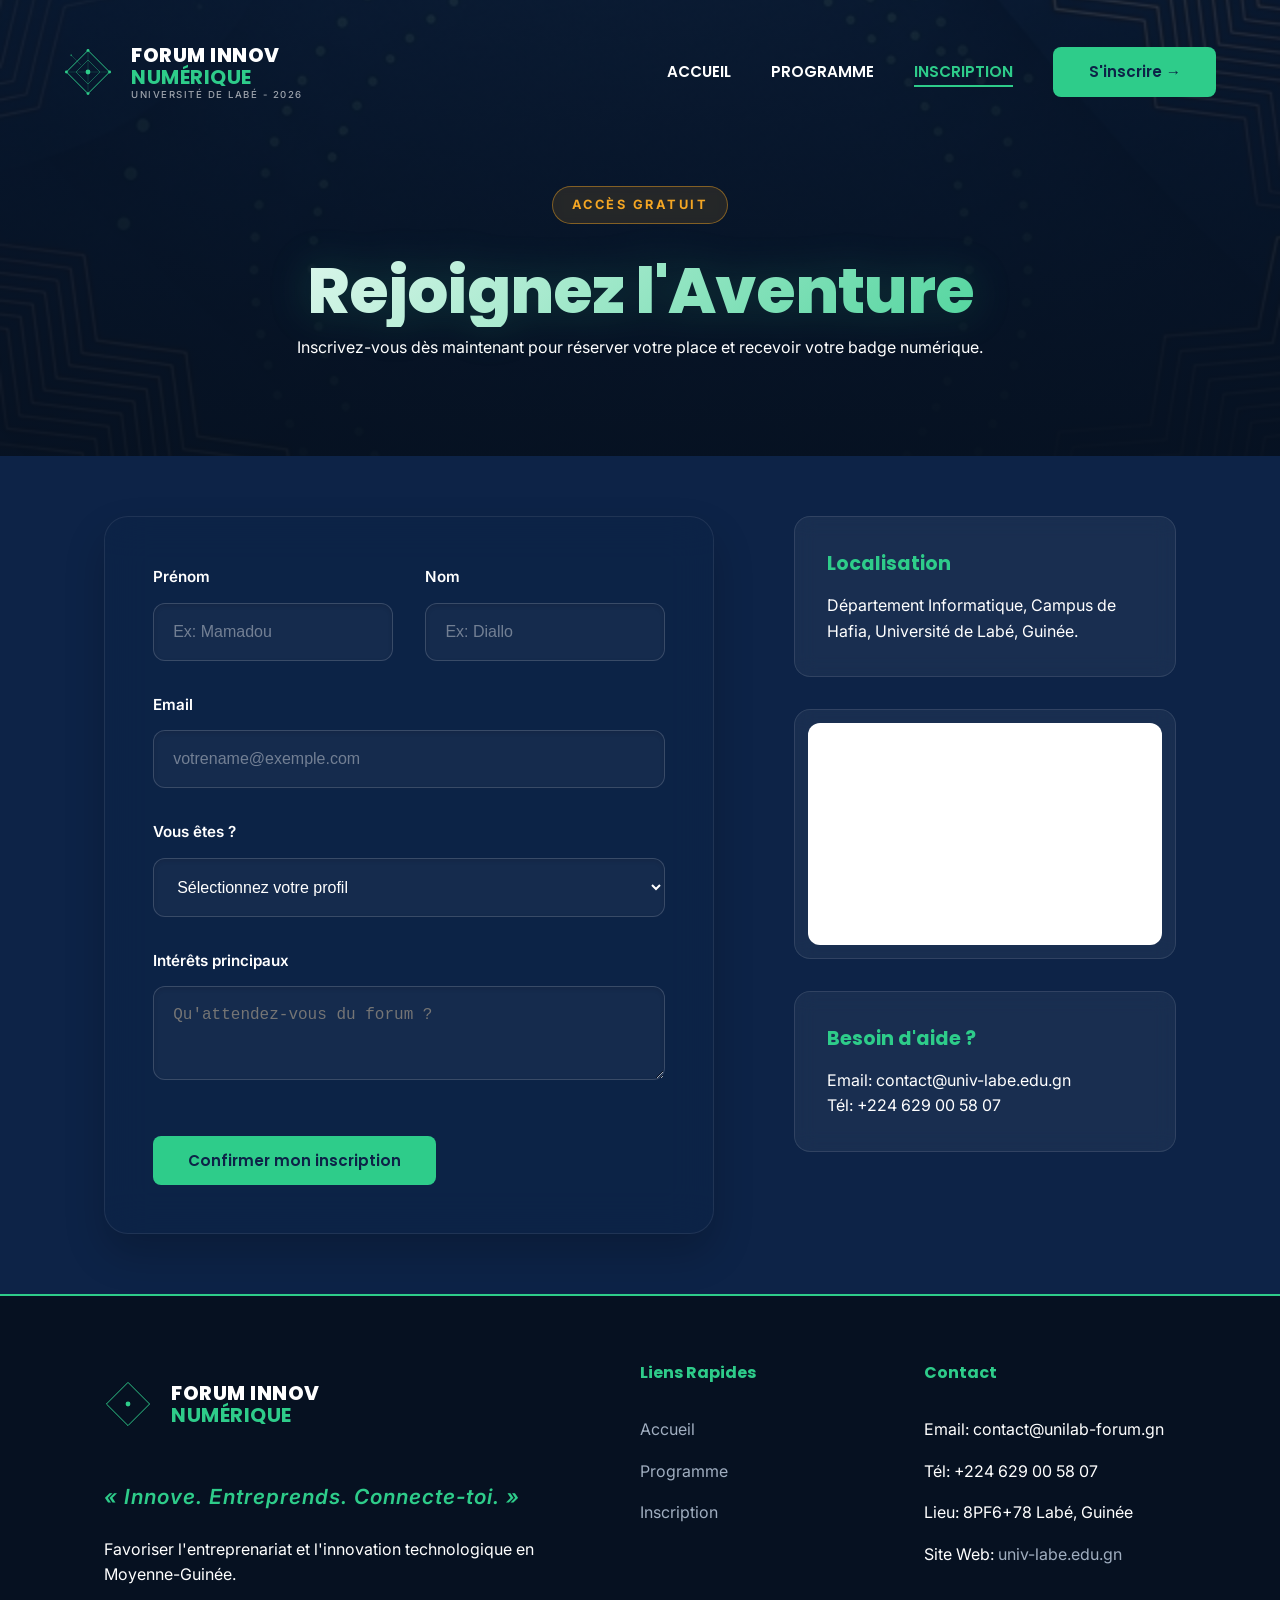
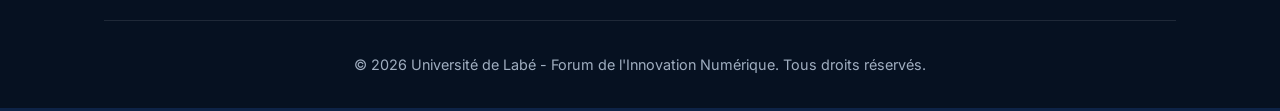
==== inscription.html @ 0639c346 "first commit" ====
<!DOCTYPE html>
<html lang="fr">

<head>
    <meta charset="UTF-8">
    <meta name="viewport" content="width=device-width, initial-scale=1.0">
    <title>S'inscrire | Forum de l'Innovation Numérique Labé</title>
    <link rel="stylesheet" href="style.css?v=2">
    <link rel="icon" href="assets/favicon.svg" type="image/svg+xml">

</head>

<body>
    <nav id="navbar" class="scrolled">
        <a href="index.html" class="nav-logo">
            <div class="logo-graphic">
                <svg viewBox="0 0 100 100" fill="none" xmlns="http://www.w3.org/2000/svg">
                    <path d="M50 5L95 50L50 95L5 50L50 5Z" stroke="#2ECC8A" stroke-width="2" />
                    <path d="M50 25L75 50L50 75L25 50L50 25Z" stroke="#2ECC8A" stroke-width="1.5" opacity="0.6" />
                    <line x1="50" y1="5" x2="50" y2="95" stroke="#2ECC8A" stroke-width="1" opacity="0.4" />
                    <line x1="5" y1="50" x2="95" y2="50" stroke="#2ECC8A" stroke-width="1" opacity="0.4" />
                    <circle cx="50" cy="5" r="3" fill="#2ECC8A" />
                    <circle cx="95" cy="50" r="3" fill="#2ECC8A" />
                    <circle cx="50" cy="95" r="3" fill="#2ECC8A" />
                    <circle cx="5" cy="50" r="3" fill="#2ECC8A" />
                    <circle cx="50" cy="50" r="5" fill="#2ECC8A" />
                    <path d="M15 15L35 35" stroke="#2ECC8A" stroke-width="1" stroke-linecap="round" opacity="0.5" />
                    <circle cx="15" cy="15" r="2" fill="#2ECC8A" opacity="0.5" />
                </svg>
            </div>
            <div class="logo-text-wrapper">
                <div class="logo-main">FORUM INNOV</div>
                <div class="logo-sub">NUMÉRIQUE</div>
                <div class="logo-bottom">UNIVERSITÉ DE LABÉ - 2026</div>
            </div>
        </a>
        <div class="nav-right">
            <ul class="nav-links">
                <li><a href="index.html">Accueil</a></li>
                <li><a href="programme.html">Programme</a></li>
                <li><a href="inscription.html" class="active">Inscription</a></li>
            </ul>
            <div class="nav-actions">
                <a href="inscription.html" class="btn-cta">S'inscrire &#8594;</a>
            </div>
        </div>
        <div class="menu-toggle" id="mobile-menu">
            <span>&#9776;</span>
        </div>
    </nav>

    <header class="register-hero reveal">
        <div class="container">
            <div class="hero-badge">ACCÈS GRATUIT</div>
            <h1>Rejoignez l'Aventure</h1>
            <p>Inscrivez-vous dès maintenant pour réserver votre place et recevoir votre badge numérique.</p>
        </div>
    </header>

    <section>
        <div class="container">
            <div class="register-container">
                <!-- Registration Form -->
                <div class="form-card glass">
                    <form id="registration-form">
                        <div class="grid-2">
                            <div class="form-group">
                                <label for="firstname">Prénom</label>
                                <input type="text" id="firstname" name="firstname" required placeholder="Ex: Mamadou">
                            </div>
                            <div class="form-group">
                                <label for="lastname">Nom</label>
                                <input type="text" id="lastname" name="lastname" required placeholder="Ex: Diallo">
                            </div>
                        </div>

                        <div class="form-group">
                            <label for="email">Email</label>
                            <input type="email" id="email" name="email" required placeholder="votrename@exemple.com">
                        </div>

                        <div class="form-group">
                            <label for="role">Vous êtes ?</label>
                            <select id="role" name="role" required>
                                <option value="">Sélectionnez votre profil</option>
                                <option value="student">Étudiant</option>
                                <option value="entrepreneur">Entrepreneur</option>
                                <option value="professional">Professionnel</option>
                                <option value="other">Autre</option>
                            </select>
                        </div>

                        <div class="form-group">
                            <label for="interests">Intérêts principaux</label>
                            <textarea id="interests" name="interests" rows="3"
                                placeholder="Qu'attendez-vous du forum ?"></textarea>
                        </div>

                        <button type="submit" class="btn-cta btn-full mt-1">Confirmer mon inscription</button>
                    </form>
                </div>

                <!-- Contact & Map -->
                <div class="contact-info">
                    <div class="info-item glass">
                        <h4>Localisation</h4>
                        <p>Département Informatique, Campus de Hafia, Université de Labé, Guinée.</p>
                    </div>

                    <div class="map-container glass">
                        <iframe title="Localisation de l'Université de Labé"
                            src="https://maps.google.com/maps?q=Universit%C3%A9%20de%20Lab%C3%A9%2C%20Hafia%2C%20Guin%C3%A9e&t=&z=14&ie=UTF8&iwloc=&output=embed"
                            allowfullscreen="" loading="lazy">
                        </iframe>
                    </div>

                    <div class="info-item glass">
                        <h4>Besoin d'aide ?</h4>
                        <p>Email: contact@univ-labe.edu.gn</p>
                        <p>Tél: +224 629 00 58 07</p>
                    </div>
                </div>
            </div>
        </div>
    </section>

    <footer>
        <div class="container">
            <div class="footer-content">
                <div class="footer-logo">
                    <div class="nav-logo">
                        <div class="logo-graphic">
                            <svg viewBox="0 0 100 100" fill="none" xmlns="http://www.w3.org/2000/svg">
                                <path d="M50 5L95 50L50 95L5 50L50 5Z" stroke="#2ECC8A" stroke-width="2" />
                                <circle cx="50" cy="50" r="5" fill="#2ECC8A" />
                            </svg>
                        </div>
                        <div class="logo-text-wrapper">
                            <div class="logo-main">FORUM INNOV</div>
                            <div class="logo-sub">NUMÉRIQUE</div>
                        </div>
                    </div>
                    <p class="hero-slogan">« Innove. Entreprends. Connecte-toi. »</p>
                    <p>Favoriser l'entreprenariat et l'innovation technologique en Moyenne-Guinée.</p>
                </div>
                <div class="footer-links">
                    <h4>Liens Rapides</h4>
                    <ul>
                        <li><a href="index.html">Accueil</a></li>
                        <li><a href="programme.html">Programme</a></li>
                        <li><a href="inscription.html">Inscription</a></li>
                    </ul>
                </div>
                <div class="footer-links">
                    <h4>Contact</h4>
                    <ul>
                        <li>Email: contact@unilab-forum.gn</li>
                        <li>Tél: +224 629 00 58 07</li>
                        <li>Lieu: 8PF6+78 Labé, Guinée</li>
                        <li>Site Web: <a href="https://univ-labe.edu.gn/" target="_blank"
                                rel="noopener">univ-labe.edu.gn</a></li>
                    </ul>
                </div>
            </div>
            <div class="footer-bottom">
                <p>&copy; 2026 Université de Labé - Forum de l'Innovation Numérique. Tous droits réservés.</p>
            </div>
        </div>
    </footer>

    <script src="main.js"></script>
    <script>
        document.getElementById('registration-form').addEventListener('submit', function (e) {
            e.preventDefault();
            const form = this;
            form.innerHTML = `
                <div class="text-center py-5">
                    <div class="success-icon" style="font-size: 5rem; color: var(--accent-color); margin-bottom: 2rem;">&#10004;</div>
                    <h3 style="color: #fff; margin-bottom: 1rem;">Inscription validée !</h3>
                    <p style="color: var(--text-muted); margin-bottom: 2.5rem;">Félicitations ! Vous êtes officiellement inscrit au Forum FINEO 2026. Un email de confirmation contenant votre badge vous sera envoyé à <strong>${form.email.value}</strong>.</p>
                    <a href="index.html" class="btn-cta btn-outline">Retour à l'accueil</a>
                </div>
            `;
        });
    </script>
</body>

</html>
---- style.css ----
/* 
   Design System - Forum Innov Numérique Labé
   Official Brand Identity Implementation
*/

@import url('https://fonts.googleapis.com/css2?family=Poppins:wght@300;400;600;700;800&family=Inter:wght@300;400;500;600&display=swap');

:root {
    /* Palette Chromatique Officielle */
    --primary-color: #1a3c6e;
    /* Bleu Principale */
    --accent-color: #2ecc8a;
    /* Vert Accentuation */
    --highlight-color: #f5a623;
    /* Orange Mise en valeur */
    --bg-dark: #0d2347;
    /* Fond Sombre Logo */
    --bg-secondary: #f7f8fa;
    /* Gris Clair Fond secondaire */

    /* Functional Colors */
    --text-white: #ffffff;
    --text-muted: #a0aec0;
    --glass-border: rgba(255, 255, 255, 0.1);
    --glass-bg: rgba(255, 255, 255, 0.05);

    /* Rhythm & Layout */
    --transition: all 0.3s cubic-bezier(0.4, 0, 0.2, 1);
    --container-width: 1200px;
    --nav-height: 90px;
    --section-spacing: 60px;
    /* Espacement standard entre sections */
}

html {
    scroll-padding-top: var(--nav-height);
}

/* --- Global Reset & Base --- */
* {
    margin: 0;
    padding: 0;
    box-sizing: border-box;
}

body {
    font-family: 'Inter', sans-serif;
    background-color: var(--bg-dark);
    color: var(--text-white);
    line-height: 1.6;
    overflow-x: hidden;
    color-scheme: dark;
}

/* Poppins — Titres, Boutons, Navigation (charte graphique) */
h1,
h2,
h3,
h4,
h5,
h6 {
    font-family: 'Poppins', sans-serif;
}

.btn-cta,
.nav-links a,
.filter-btn,
.logo-main,
.logo-sub {
    font-family: 'Poppins', sans-serif;
}

.page-header h1 {
    font-size: clamp(2.5rem, 8vw, 4.5rem);
    font-weight: 800;
    margin-bottom: 1.2rem;
    letter-spacing: -1px;
}

.menu-toggle {
    display: none;
    font-size: 1.8rem;
    cursor: pointer;
    color: #fff;
}

@media (max-width: 968px) {
    .menu-toggle {
        display: block;
    }
}

.container {
    max-width: var(--container-width);
    margin: 0 auto;
    padding: 0 5%;
}

.glass {
    background: var(--glass-bg);
    -webkit-backdrop-filter: blur(10px);
    backdrop-filter: blur(10px);
    border: 1px solid var(--glass-border);
    border-radius: 16px;
}

/* --- Navigation --- */
nav {
    position: fixed;
    top: 0;
    width: 100%;
    z-index: 1000;
    padding: 1.5rem 5%;
    display: flex;
    justify-content: space-between;
    align-items: center;
    transition: var(--transition);
}

nav.scrolled {
    background: rgba(13, 35, 71, 0.95);
    padding: 1rem 5%;
    -webkit-backdrop-filter: blur(15px);
    backdrop-filter: blur(15px);
    border-bottom: 1px solid var(--glass-border);
}

.nav-logo {
    display: flex;
    align-items: center;
    gap: 1.2rem;
    text-decoration: none;
    padding: 20px 0;
    /* Règle des 20px de marge */
}

.logo-graphic {
    width: 48px;
    height: 48px;
    flex-shrink: 0;
}

.logo-text-wrapper {
    display: flex;
    flex-direction: column;
    justify-content: center;
    line-height: 1.1;
}

.logo-main {
    font-weight: 800;
    color: #fff;
    font-size: 1.25rem;
    letter-spacing: 0.5px;
    text-transform: uppercase;
}

.logo-sub {
    font-weight: 700;
    color: var(--accent-color);
    font-size: 1.25rem;
    letter-spacing: 0.5px;
    text-transform: uppercase;
}

.logo-bottom {
    font-weight: 500;
    color: rgba(255, 255, 255, 0.6);
    font-size: 0.6rem;
    letter-spacing: 1.5px;
    margin-top: 2px;
    text-transform: uppercase;
}

.nav-right {
    display: flex;
    align-items: center;
    gap: 2.5rem;
}

@media (max-width: 968px) {
    .nav-right {
        position: fixed;
        top: 0;
        right: -100%;
        height: 100vh;
        width: 80%;
        max-width: 400px;
        background: rgba(13, 35, 71, 0.98);
        -webkit-backdrop-filter: blur(20px);
        backdrop-filter: blur(20px);
        display: flex;
        flex-direction: column;
        justify-content: center;
        align-items: center;
        gap: 3rem;
        transition: 0.5s cubic-bezier(0.4, 0, 0.2, 1);
        z-index: 999;
        box-shadow: -10px 0 30px rgba(0, 0, 0, 0.5);
    }

    .nav-right.active {
        right: 0;
    }

    .nav-links {
        flex-direction: column;
        align-items: center;
        gap: 2.5rem;
    }

    .nav-links a {
        font-size: 1.5rem;
    }

    .nav-logo .logo-main,
    .nav-logo .logo-sub {
        font-size: 1.1rem;
    }

    .logo-graphic {
        width: 36px;
        height: 36px;
    }
}

.nav-links {
    display: flex;
    gap: 2.5rem;
    list-style: none;
}

.nav-links a {
    text-decoration: none;
    color: var(--text-white);
    font-weight: 600;
    font-size: 0.95rem;
    transition: var(--transition);
    text-transform: uppercase;
    position: relative;
}

.nav-links a::after {
    content: '';
    position: absolute;
    bottom: -5px;
    left: 0;
    width: 0;
    height: 2px;
    background: var(--accent-color);
    transition: var(--transition);
}

.nav-links a:hover,
.nav-links a.active {
    color: var(--accent-color);
}

.nav-links a:hover::after,
.nav-links a.active::after {
    width: 100%;
}

/* --- Buttons --- */
.btn-cta {
    background: var(--accent-color);
    color: var(--bg-dark);
    padding: 0.8rem 2.2rem;
    border-radius: 8px;
    font-weight: 600;
    text-decoration: none;
    transition: var(--transition);
    display: inline-block;
    border: none;
    cursor: pointer;
    font-size: 0.95rem;
}

.btn-cta:hover {
    transform: translateY(-4px) scale(1.02);
    box-shadow: 0 15px 30px rgba(46, 204, 138, 0.4);
    background: #27ae60;
}

.btn-outline {
    background: rgba(255, 255, 255, 0.05);
    -webkit-backdrop-filter: blur(5px);
    backdrop-filter: blur(5px);
    border: 1px solid var(--accent-color);
    color: var(--accent-color);
}

.btn-outline:hover {
    background: rgba(46, 204, 138, 0.15);
    color: #fff;
    box-shadow: 0 10px 20px rgba(46, 204, 138, 0.2);
}

.btn-outline:hover {
    background: var(--accent-color);
    color: var(--bg-dark);
}

/* --- Sections Common --- */
section {
    padding: var(--section-spacing) 0;
}

.section-title {
    text-align: center;
    margin-bottom: 2.5rem;
}

.section-title h2 {
    font-size: clamp(2rem, 5vw, 3rem);
    margin-bottom: 1.2rem;
    color: #fff;
    text-transform: uppercase;
    letter-spacing: 2px;
}

.underline {
    width: 60px;
    height: 4px;
    background: var(--accent-color);
    margin: 0 auto;
    border-radius: 50px;
}

.bg-secondary {
    background: var(--bg-secondary);
    color: #1a3c6e;
}

.bg-secondary h2,
.bg-secondary h3 {
    color: #1a3c6e;
}

/* --- Hero Section --- */
.hero {
    height: 100vh;
    display: flex;
    align-items: center;
    justify-content: center;
    text-align: center;
    background: linear-gradient(rgba(7, 21, 43, 0.6), rgba(7, 21, 43, 0.8)), url('assets/hero-bg.png');
    background-size: 160% auto;
    background-position: center center;
    background-attachment: fixed;
    padding-top: var(--nav-height);
}

@media (max-width: 768px) {
    .hero {
        background-size: auto 150vh;
        /* Ensures it covers vertically on mobile */
        background-attachment: scroll;
        /* Disabled fixed on mobile for better performance */
    }
}

.hero-content {
    max-width: 900px;
}

@keyframes pulseGlow {
    0% {
        box-shadow: 0 0 0 0 rgba(245, 166, 35, 0.5);
    }

    70% {
        box-shadow: 0 0 0 12px rgba(245, 166, 35, 0);
    }

    100% {
        box-shadow: 0 0 0 0 rgba(245, 166, 35, 0);
    }
}

.hero-badge {
    display: inline-block;
    padding: 0.5rem 1.2rem;
    background: rgba(245, 166, 35, 0.12);
    color: var(--highlight-color);
    border-radius: 50px;
    font-size: 0.8rem;
    font-weight: 700;
    letter-spacing: 2.5px;
    margin-bottom: 2rem;
    border: 1px solid rgba(245, 166, 35, 0.45);
    animation: pulseGlow 2.5s infinite;
    -webkit-backdrop-filter: blur(5px);
    backdrop-filter: blur(5px);
}

/* Badge alerte positive — orange (charte : parcimonie) */
.badge-alert {
    display: inline-block;
    padding: 0.25rem 0.9rem;
    background: rgba(245, 166, 35, 0.12);
    color: var(--highlight-color);
    border: 1px solid rgba(245, 166, 35, 0.4);
    border-radius: 50px;
    font-size: 0.78rem;
    font-weight: 700;
    letter-spacing: 1.5px;
    text-transform: uppercase;
}

.hero h1,
.hero-title {
    font-size: clamp(3rem, 6vw, 4.5rem);
    font-weight: 800;
    letter-spacing: -1.5px;
    margin-bottom: 0.5rem;
    line-height: 1.1;
    background: linear-gradient(135deg, #ffffff 0%, var(--accent-color) 100%);
    -webkit-background-clip: text;
    background-clip: text;
    -webkit-text-fill-color: transparent;
    filter: drop-shadow(0 0 30px rgba(46, 204, 138, 0.25));
}

.hero-subtitle {
    color: rgba(255, 255, 255, 0.7);
    font-size: 1rem;
    font-weight: 500;
    letter-spacing: 3px;
    text-transform: uppercase;
    margin-bottom: 2.5rem;
}

.hero-slogan-main {
    font-size: 1.8rem;
    font-weight: 500;
    color: var(--accent-color);
    margin-bottom: 1.5rem;
}

.hero-slogan {
    font-size: 1.6rem;
    font-weight: 600;
    font-style: italic;
    color: var(--accent-color);
    margin-bottom: 1.5rem;
    letter-spacing: 1px;
}

.hero-description {
    font-size: 1.15rem;
    color: var(--text-muted);
    max-width: 700px;
    margin: 0 auto 3rem;
    line-height: 1.8;
}

/* --- Pillars Section --- */
.pillars-section {
    padding: var(--section-spacing) 0;
    background: linear-gradient(to bottom, transparent, rgba(13, 35, 71, 0.5));
}

.pillars-grid {
    display: grid;
    grid-template-columns: repeat(auto-fit, minmax(300px, 1fr));
    gap: 3rem;
    /* Espace équilibré pour la grille principale */
}

.pillar-card {
    padding: 2.5rem 1.5rem;
    text-align: center;
    transition: var(--transition);
}

.pillar-card:hover {
    transform: translateY(-10px);
    border-color: var(--accent-color);
    background: rgba(255, 255, 255, 0.08);
}

.pillar-icon {
    font-size: 3.5rem;
    margin-bottom: 1.5rem;
    display: block;
}

.pillar-card h3 {
    font-size: 1.8rem;
    margin-bottom: 1rem;
    color: var(--text-white);
}

/* --- Stats Section --- */
.stats-section {
    padding: 2.5rem 0;
}

.stats {
    display: grid;
    grid-template-columns: repeat(3, 1fr);
    gap: 1.5rem;
}

@media (max-width: 768px) {
    .stats {
        grid-template-columns: 1fr;
    }
}

.stat-card {
    text-align: center;
    padding: 1.2rem 1rem;
}

.stat-number {
    display: block;
    font-size: 2.2rem;
    font-weight: 800;
    color: var(--accent-color);
    margin-bottom: 0.3rem;
}

.stat-label {
    color: var(--text-muted);
    text-transform: uppercase;
    letter-spacing: 2px;
    font-size: 0.75rem;
}

/* --- Projects Section --- */
.projects-grid {
    display: grid;
    grid-template-columns: repeat(auto-fit, minmax(250px, 1fr));
    gap: 2.5rem;
    /* Augmentation du gap pour plus d'aération */
}

.project-category {
    padding: 2rem 1.5rem;
    text-align: center;
    transition: var(--transition);
}

.project-category:hover {
    border-color: var(--accent-color);
    background: rgba(255, 255, 255, 0.08);
}

.category-icon {
    font-size: 3rem;
    margin-bottom: 1.5rem;
}

.project-category h4 {
    font-size: 1.4rem;
    margin-bottom: 1rem;
}

/* --- About Section --- */
.about-grid {
    display: grid;
    grid-template-columns: 1fr 1fr;
    gap: 5rem;
    align-items: center;
}

.about-text h3 {
    font-size: 2.2rem;
    margin-bottom: 1.5rem;
}

.about-image img {
    width: 100%;
    border-radius: 20px;
    box-shadow: 0 30px 60px rgba(0, 0, 0, 0.4);
}

/* --- Speakers Section --- */
.speakers-grid {
    display: grid;
    grid-template-columns: repeat(auto-fit, minmax(320px, 1fr));
    gap: 1.2rem;
}

.speaker-card {
    display: flex;
    align-items: center;
    gap: 1.2rem;
    padding: 1rem 1.2rem;
    transition: var(--transition);
    text-align: left;
}

.speaker-card:hover {
    border-color: var(--accent-color);
    transform: translateY(-3px);
    background: rgba(255, 255, 255, 0.07);
}

.speaker-img {
    width: 64px;
    height: 64px;
    border-radius: 50%;
    flex-shrink: 0;
    border: 2px solid var(--accent-color);
    object-fit: cover;
}

.speaker-info {
    display: flex;
    flex-direction: column;
    gap: 0.25rem;
}

.speaker-name {
    font-family: 'Poppins', sans-serif;
    font-size: 0.95rem;
    font-weight: 700;
    color: #fff;
    margin: 0;
}

.speaker-role {
    font-size: 0.78rem;
    color: var(--text-muted);
    margin: 0;
}

.speaker-tag {
    display: inline-block;
    margin-top: 0.3rem;
    padding: 0.15rem 0.6rem;
    background: rgba(245, 166, 35, 0.1);
    color: var(--highlight-color);
    border: 1px solid rgba(245, 166, 35, 0.3);
    border-radius: 50px;
    font-size: 0.68rem;
    font-weight: 700;
    letter-spacing: 1px;
    text-transform: uppercase;
}

/* --- Partners Section --- */
.partners-logos {
    display: grid;
    grid-template-columns: repeat(auto-fit, minmax(200px, 1fr));
    gap: 2rem;
    align-items: center;
}

.partner-card {
    padding: 1.5rem;
    height: 120px;
    display: flex;
    flex-direction: column;
    align-items: center;
    justify-content: center;
    background: #fff;
    border: 1px solid rgba(0, 0, 0, 0.06);
    border-radius: 12px;
    filter: grayscale(1);
    opacity: 0.8;
    transition: var(--transition);
    box-shadow: 0 10px 30px rgba(0, 0, 0, 0.04);
}

.partner-card:hover {
    filter: grayscale(0);
    opacity: 1;
    border-color: var(--accent-color);
}

.partner-img {
    max-height: 50px;
    margin-bottom: 0.5rem;
}

.partner-card span {
    font-weight: 700;
    font-size: 0.8rem;
}

/* --- FAQ Section --- */
.faq-grid {
    max-width: 800px;
    margin: 0 auto;
    display: flex;
    flex-direction: column;
    gap: 1.5rem;
}

.faq-item {
    padding: 1.5rem 2rem;
}

.faq-item summary {
    font-weight: 600;
    cursor: pointer;
    list-style: none;
    display: flex;
    justify-content: space-between;
    align-items: center;
}

.faq-item summary::after {
    content: '+';
    color: var(--accent-color);
    font-size: 1.5rem;
}

.faq-item[open] summary::after {
    content: '-';
}

.faq-item p {
    margin-top: 1.5rem;
    color: var(--text-muted);
}

/* --- Pages Spécifiques --- */
.programme-hero,
.register-hero {
    padding: calc(var(--nav-height) + 6rem) 0 6rem;
    text-align: center;
    background: linear-gradient(rgba(7, 21, 43, 0.8), rgba(6, 17, 33, 0.95)), url('assets/hero-bg.png') !important;
    background-size: 160% auto !important;
    background-position: center center !important;
    background-repeat: no-repeat !important;
}

.programme-hero h1,
.register-hero h1 {
    font-size: clamp(2.5rem, 5vw, 4rem);
    font-weight: 800;
    letter-spacing: -1px;
    margin-bottom: 0.5rem;
    line-height: 1.1;
    background: linear-gradient(135deg, #ffffff 0%, var(--accent-color) 100%);
    -webkit-background-clip: text;
    background-clip: text;
    -webkit-text-fill-color: transparent;
    filter: drop-shadow(0 0 20px rgba(46, 204, 138, 0.2));
}

.filters {
    display: flex;
    justify-content: center;
    gap: 1.5rem;
    margin-bottom: 4rem;
}

.filter-btn {
    background: var(--glass-bg);
    border: 1px solid var(--glass-border);
    color: #fff;
    padding: 0.8rem 2rem;
    border-radius: 50px;
    cursor: pointer;
    font-weight: 600;
    transition: var(--transition);
}

.filter-btn.active,
.filter-btn:hover {
    background: var(--accent-color);
    color: var(--bg-dark);
}

.timeline {
    position: relative;
    max-width: 1000px;
    margin: 0 auto;
    padding: 2rem 0;
}

.timeline::before {
    content: '';
    position: absolute;
    left: 50%;
    top: 0;
    bottom: 0;
    width: 2px;
    background: var(--glass-border);
    transform: translateX(-50%);
}

.event-item {
    display: flex;
    justify-content: space-between;
    align-items: flex-start;
    width: 100%;
    margin-bottom: 5rem;
    position: relative;
}

.event-item:nth-child(even) {
    flex-direction: row-reverse;
}

.event-time {
    width: 45%;
    padding: 1.5rem 0;
    color: var(--accent-color);
    font-weight: 800;
    font-size: 1.4rem;
    text-align: right;
}

.event-item:nth-child(even) .event-time {
    text-align: left;
}

.event-dot {
    position: absolute;
    left: 50%;
    top: 2rem;
    width: 16px;
    height: 16px;
    background: var(--accent-color);
    border: 4px solid var(--bg-dark);
    border-radius: 50%;
    transform: translateX(-50%);
    z-index: 2;
}

.event-content {
    width: 45%;
    padding: 1.8rem;
    background: rgba(255, 255, 255, 0.03);
    border: 1px solid var(--glass-border);
    border-radius: 20px;
    transition: var(--transition);
}

.event-item:hover .event-content {
    background: rgba(255, 255, 255, 0.06);
    border-color: var(--accent-color);
    transform: translateY(-5px);
}

.event-tag {
    display: inline-block;
    padding: 0.4rem 1.2rem;
    background: rgba(46, 204, 138, 0.1);
    color: var(--accent-color);
    border: 1px solid rgba(46, 204, 138, 0.2);
    border-radius: 50px;
    font-size: 0.8rem;
    font-weight: 700;
    margin-bottom: 1.2rem;
    text-transform: uppercase;
    letter-spacing: 1px;
}

/* Titre de l'événement — orange (mise en valeur, charte) */
.event-title {
    font-family: 'Poppins', sans-serif;
    font-size: 1.1rem;
    font-weight: 700;
    color: var(--highlight-color);
    margin-bottom: 0.5rem;
    line-height: 1.4;
}

.event-location,
.event-speaker {
    font-size: 0.85rem;
    color: var(--text-muted);
    margin-top: 0.3rem;
}

/* Séparateur de jour dans la timeline */
.day-separator {
    width: 100%;
    text-align: center;
    margin: 1rem 0 2.5rem;
    position: relative;
    display: flex;
    align-items: center;
    justify-content: center;
}

.day-separator::before,
.day-separator::after {
    content: '';
    flex: 1;
    height: 1px;
    background: var(--glass-border);
}

.day-label {
    display: inline-flex;
    align-items: center;
    gap: 0.5rem;
    padding: 0.4rem 1.2rem;
    background: rgba(245, 166, 35, 0.1);
    border: 1px solid rgba(245, 166, 35, 0.35);
    border-radius: 50px;
    color: var(--highlight-color);
    font-family: 'Poppins', sans-serif;
    font-size: 0.8rem;
    font-weight: 700;
    letter-spacing: 2px;
    text-transform: uppercase;
    margin: 0 1.5rem;
}

@media (max-width: 768px) {
    .timeline::before {
        left: 20px;
    }

    .event-item,
    .event-item:nth-child(even) {
        flex-direction: column;
        align-items: flex-start;
        padding-left: 50px;
    }

    .event-time,
    .event-content {
        width: 100%;
        text-align: left !important;
    }

    .event-dot {
        left: 20px;
    }
}

.register-container {
    display: grid;
    grid-template-columns: 1.6fr 1fr;
    gap: 5rem;
    align-items: start;
}

.form-card {
    padding: 3rem;
    background: rgba(13, 35, 71, 0.4);
    border: 1px solid rgba(255, 255, 255, 0.08);
    box-shadow: 0 20px 40px rgba(0, 0, 0, 0.2);
    border-radius: 24px;
    -webkit-backdrop-filter: blur(20px);
    backdrop-filter: blur(20px);
}

.form-group {
    margin-bottom: 2rem;
}

.form-group label {
    display: block;
    margin-bottom: 0.8rem;
    font-weight: 600;
    color: #fff;
    font-size: 0.95rem;
}

.form-group input,
.form-group select,
.form-group textarea {
    width: 100%;
    padding: 1.2rem;
    background: rgba(255, 255, 255, 0.04);
    border: 1px solid rgba(255, 255, 255, 0.15);
    border-radius: 12px;
    color: #fff;
    font-size: 1rem;
    transition: var(--transition);
    box-shadow: inset 0 2px 4px rgba(0, 0, 0, 0.1);
}

/* Fix for native select options rendering with white backgrounds */
.form-group select option {
    background-color: var(--bg-dark);
    color: #ffffff;
}

.form-group input:focus,
.form-group select:focus,
.form-group textarea:focus {
    outline: none;
    border-color: var(--accent-color);
    background: rgba(255, 255, 255, 0.08);
    box-shadow: 0 0 0 4px rgba(46, 204, 138, 0.15);
}

.form-group input::placeholder {
    color: rgba(255, 255, 255, 0.4);
}

.grid-2 {
    display: grid;
    grid-template-columns: 1fr 1fr;
    gap: 2rem;
}

@media (max-width: 768px) {
    .grid-2 {
        grid-template-columns: 1fr;
        gap: 0;
    }
}

.contact-info {
    display: flex;
    flex-direction: column;
    gap: 2rem;
}

.info-item {
    padding: 2rem;
}

.info-item h4 {
    margin-bottom: 0.8rem;
    color: var(--accent-color);
    font-size: 1.2rem;
}

.map-container {
    padding: 0.8rem;
    height: 250px;
}

.map-container iframe {
    width: 100%;
    height: 100%;
    border: none;
    border-radius: 12px;
}

/* --- Final CTA Section --- */
.final-cta {
    background: linear-gradient(135deg, var(--bg-dark), var(--primary-color));
    border-top: 1px solid var(--glass-border);
    padding: 2.5rem 0;
    text-align: center;
}

.cta-box {
    padding: 0.5rem 2rem;
}

.cta-box h2 {
    font-size: clamp(1.5rem, 3vw, 2.2rem);
    margin-bottom: 0.6rem;
    font-weight: 700;
}

.cta-box p {
    font-size: 0.95rem;
    color: var(--accent-color);
    margin-bottom: 1.2rem;
    font-weight: 500;
}

/* --- Footer --- */
footer {
    background: #061121;
    padding: 4rem 0 2rem;
    border-top: 2px solid var(--accent-color);
}

.footer-content {
    display: grid;
    grid-template-columns: 2fr 1fr 1fr;
    gap: 2rem;
    margin-bottom: 2rem;
}

.footer-logo .nav-logo {
    margin-bottom: 2rem;
}

.footer-logo .hero-slogan {
    font-size: 1.3rem;
    white-space: nowrap;
}

.footer-links h4 {
    margin-bottom: 2rem;
    color: var(--accent-color);
}

.footer-links ul {
    list-style: none;
}

.footer-links li {
    margin-bottom: 1rem;
}

.footer-links a {
    color: var(--text-muted);
    text-decoration: none;
}

.footer-links a:hover {
    color: #fff;
}

.footer-bottom {
    border-top: 1px solid var(--glass-border);
    padding-top: 2rem;
    text-align: center;
    color: var(--text-muted);
    font-size: 0.9rem;
}

/* --- Responsive Fixes --- */
@media (max-width: 968px) {
    .nav-logo .logo-bottom {
        display: none;
    }

    .hero h1 {
        font-size: 2.8rem;
    }

    .about-grid,
    .register-container {
        grid-template-columns: 1fr;
    }

    .footer-content {
        grid-template-columns: 1fr;
        text-align: center;
    }

    .footer-logo {
        display: flex;
        flex-direction: column;
        align-items: center;
    }
}

/* --- Utilities & Animations --- */
.reveal {
    opacity: 0;
    transform: translateY(30px);
    transition: all 0.8s cubic-bezier(0.4, 0, 0.2, 1);
}

.reveal.active {
    opacity: 1;
    transform: translateY(0);
}

.mt-1 {
    margin-top: 1rem;
}

.mt-2 {
    margin-top: 2rem;
}

.mt-3 {
    margin-top: 3rem;
}

.text-center {
    text-align: center;
}

.link-professional {
    color: var(--accent-color);
    text-decoration: none;
    font-weight: 700;
    text-transform: uppercase;
    font-size: 0.9rem;
    letter-spacing: 1px;
    position: relative;
    transition: var(--transition);
}

.link-professional::after {
    content: '';
    position: absolute;
    bottom: -4px;
    left: 0;
    width: 20%;
    height: 2px;
    background: var(--accent-color);
    transition: var(--transition);
}

.link-professional:hover::after {
    width: 100%;
}
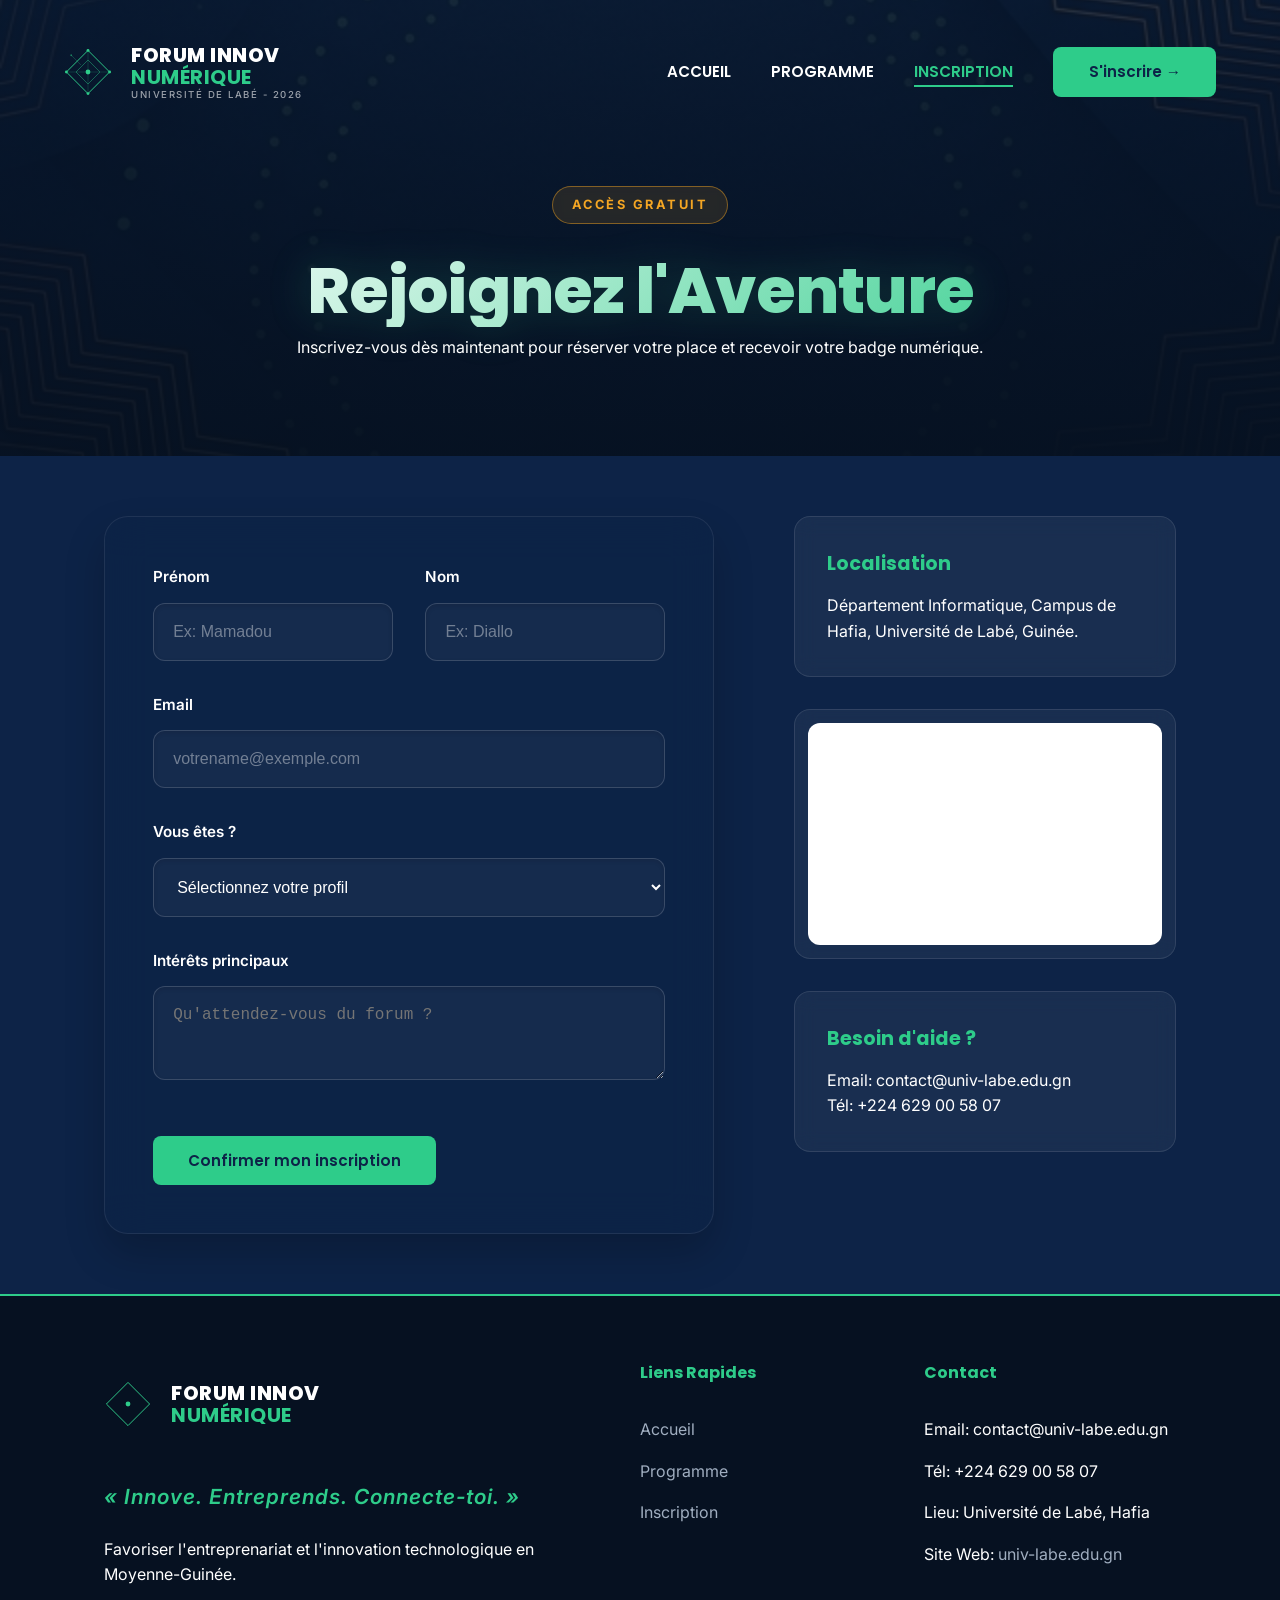
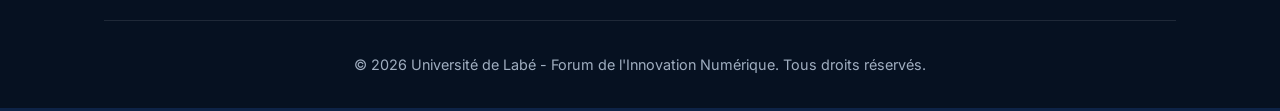
==== commit 859270d3: "docs: add project README and update contact details across registration and program pages" ====
--- a/inscription.html
+++ b/inscription.html
@@ -154,9 +154,9 @@
                 <div class="footer-links">
                     <h4>Contact</h4>
                     <ul>
-                        <li>Email: contact@unilab-forum.gn</li>
+                        <li>Email: contact@univ-labe.edu.gn</li>
                         <li>Tél: +224 629 00 58 07</li>
-                        <li>Lieu: 8PF6+78 Labé, Guinée</li>
+                        <li>Lieu: Université de Labé, Hafia</li>
                         <li>Site Web: <a href="https://univ-labe.edu.gn/" target="_blank"
                                 rel="noopener">univ-labe.edu.gn</a></li>
                     </ul>
@@ -177,7 +177,7 @@
                 <div class="text-center py-5">
                     <div class="success-icon" style="font-size: 5rem; color: var(--accent-color); margin-bottom: 2rem;">&#10004;</div>
                     <h3 style="color: #fff; margin-bottom: 1rem;">Inscription validée !</h3>
-                    <p style="color: var(--text-muted); margin-bottom: 2.5rem;">Félicitations ! Vous êtes officiellement inscrit au Forum FINEO 2026. Un email de confirmation contenant votre badge vous sera envoyé à <strong>${form.email.value}</strong>.</p>
+                    <p style="color: var(--text-muted); margin-bottom: 2.5rem;">Félicitations ! Vous êtes officiellement inscrit au Forum de l'Innovation Numérique 2026. Un email de confirmation contenant votre badge vous sera envoyé à <strong>${form.email.value}</strong>.</p>
                     <a href="index.html" class="btn-cta btn-outline">Retour à l'accueil</a>
                 </div>
             `;
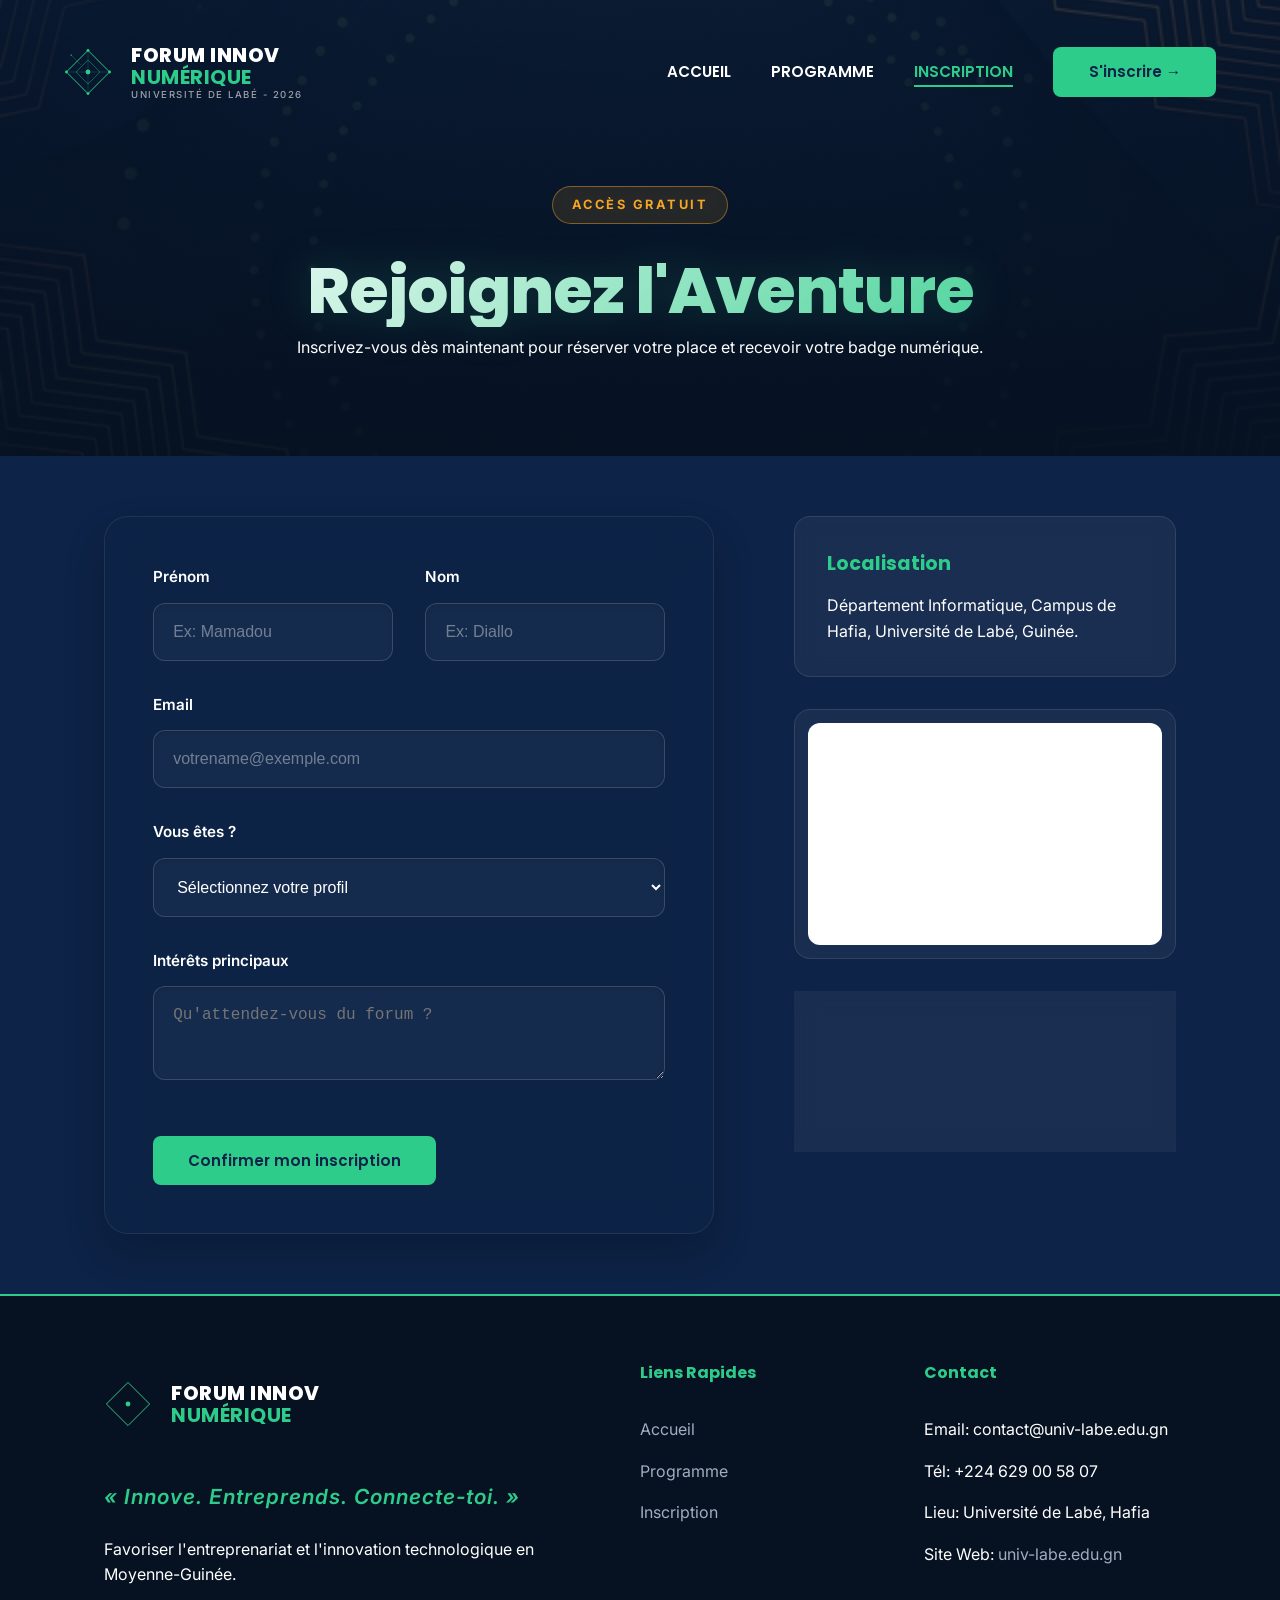
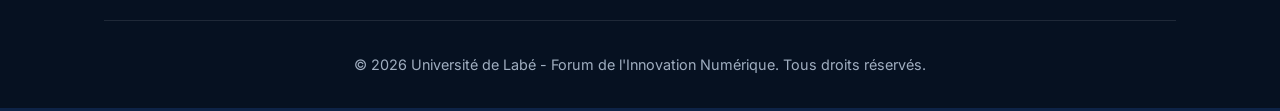
==== commit 2be12214: "feat: implement interactive scroll-to-top button across all pages" ====
--- a/inscription.html
+++ b/inscription.html
@@ -168,6 +168,12 @@
         </div>
     </footer>
 
+    <div id="scroll-to-top" title="Retour en haut">
+        <svg viewBox="0 0 24 24">
+            <path d="M18 15l-6-6-6 6" />
+        </svg>
+    </div>
+
     <script src="main.js"></script>
     <script>
         document.getElementById('registration-form').addEventListener('submit', function (e) {
--- a/style.css
+++ b/style.css
@@ -1190,4 +1190,62 @@
 
 .link-professional:hover::after {
     width: 100%;
+}
+
+/* --- Scroll to Top Button --- */
+#scroll-to-top {
+    position: fixed;
+    bottom: 30px;
+    right: 30px;
+    width: 50px;
+    height: 50px;
+    background: rgba(13, 35, 71, 0.85);
+    border: 1px solid var(--glass-border);
+    border-radius: 50%;
+    display: flex;
+    align-items: center;
+    justify-content: center;
+    cursor: pointer;
+    z-index: 2000;
+    opacity: 0;
+    visibility: hidden;
+    transition: var(--transition);
+    box-shadow: 0 10px 25px rgba(0, 0, 0, 0.3);
+    -webkit-backdrop-filter: blur(5px);
+    backdrop-filter: blur(5px);
+}
+
+#scroll-to-top.visible {
+    opacity: 1;
+    visibility: visible;
+}
+
+#scroll-to-top:hover {
+    background: var(--accent-color);
+    border-color: var(--accent-color);
+    transform: translateY(-5px);
+}
+
+#scroll-to-top svg {
+    width: 24px;
+    height: 24px;
+    fill: none;
+    stroke: #fff;
+    stroke-width: 2.5;
+    stroke-linecap: round;
+    stroke-linejoin: round;
+    transition: var(--transition);
+}
+
+#scroll-to-top:hover svg {
+    stroke: var(--bg-dark);
+}
+
+@media (max-width: 768px) {
+    #scroll-to-top {
+        bottom: 20px;
+        right: 20px;
+        width: 45px;
+        height: 45px;
+    }
 }
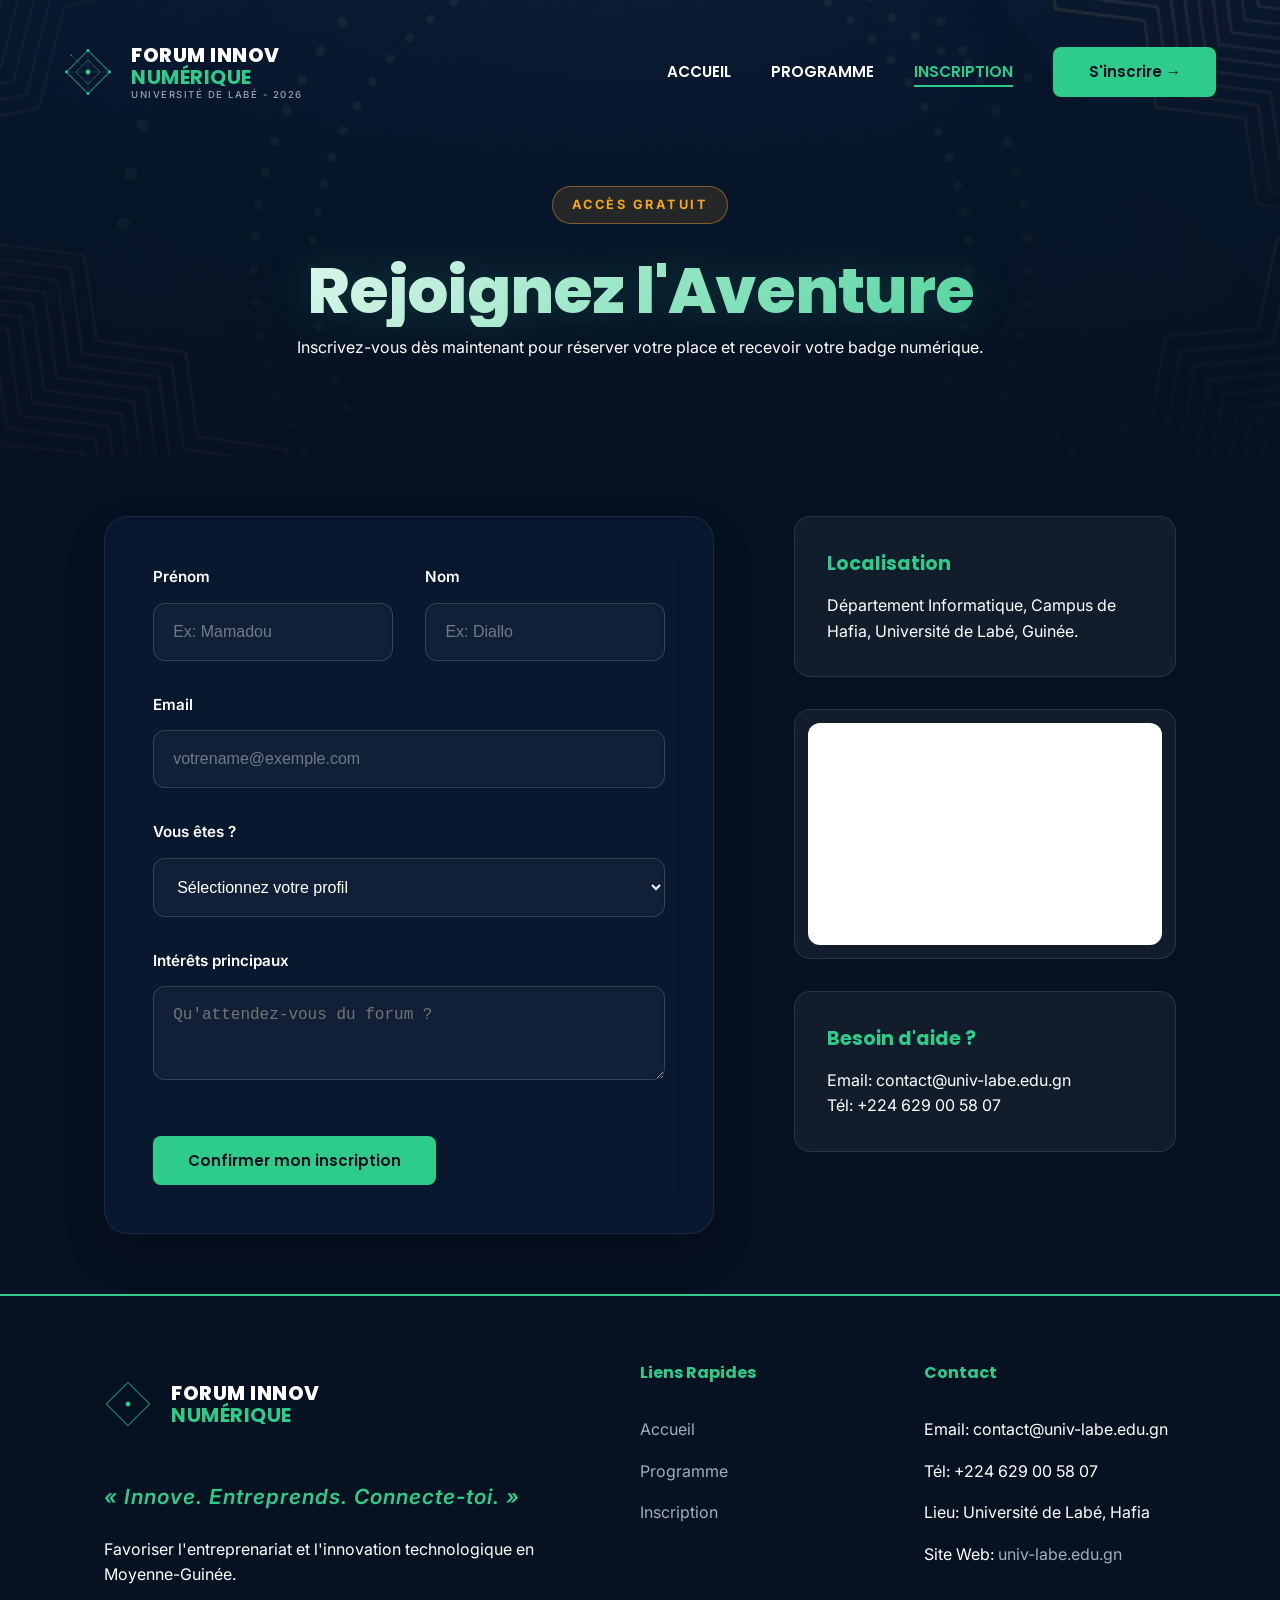
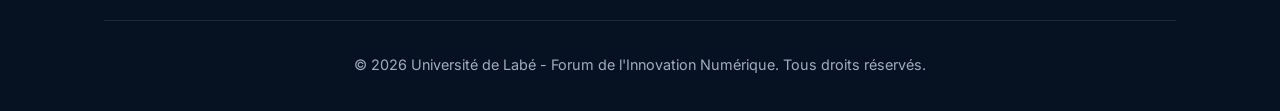
==== commit 49a625de: "feat: implement mobile-optimized bottom navigation and responsive layout enhancements" ====
--- a/inscription.html
+++ b/inscription.html
@@ -47,6 +47,7 @@
         <div class="menu-toggle" id="mobile-menu">
             <span>&#9776;</span>
         </div>
+        <div class="mobile-logo-text">FINEE 2026</div>
     </nav>
 
     <header class="register-hero reveal">
@@ -168,6 +169,39 @@
         </div>
     </footer>
 
+    <!-- Mobile Bottom Navigation -->
+    <nav class="mobile-bottom-nav">
+        <a href="index.html" class="nav-item">
+            <div class="nav-icon">
+                <svg viewBox="0 0 24 24" fill="none" stroke="currentColor" stroke-width="2.5">
+                    <rect x="3" y="3" width="18" height="18" rx="2" />
+                    <line x1="12" y1="8" x2="12" y2="16" />
+                    <line x1="8" y1="12" x2="16" y2="12" />
+                </svg>
+            </div>
+            <span>Accueil</span>
+        </a>
+        <a href="programme.html" class="nav-item">
+            <div class="nav-icon">
+                <svg viewBox="0 0 24 24" fill="none" stroke="currentColor" stroke-width="2.5">
+                    <rect x="4" y="4" width="16" height="16" rx="2" />
+                    <line x1="4" y1="10" x2="20" y2="10" />
+                    <line x1="9" y1="14" x2="15" y2="14" />
+                </svg>
+            </div>
+            <span>Programme</span>
+        </a>
+        <a href="inscription.html" class="nav-item active">
+            <div class="nav-icon">
+                <svg viewBox="0 0 24 24" fill="none" stroke="currentColor" stroke-width="2.5">
+                    <path d="M3 9l9-7 9 7v11a2 2 0 01-2 2H5a2 2 0 01-2-2V9z" />
+                    <line x1="9" y1="14" x2="15" y2="14" />
+                </svg>
+            </div>
+            <span>Inscription</span>
+        </a>
+    </nav>
+
     <div id="scroll-to-top" title="Retour en haut">
         <svg viewBox="0 0 24 24">
             <path d="M18 15l-6-6-6 6" />
--- a/style.css
+++ b/style.css
@@ -13,7 +13,7 @@
     /* Vert Accentuation */
     --highlight-color: #f5a623;
     /* Orange Mise en valeur */
-    --bg-dark: #0d2347;
+    --bg-dark: #061121;
     /* Fond Sombre Logo */
     --bg-secondary: #f7f8fa;
     /* Gris Clair Fond secondaire */
@@ -23,6 +23,7 @@
     --text-muted: #a0aec0;
     --glass-border: rgba(255, 255, 255, 0.1);
     --glass-bg: rgba(255, 255, 255, 0.05);
+    --text-accent: var(--accent-color);
 
     /* Rhythm & Layout */
     --transition: all 0.3s cubic-bezier(0.4, 0, 0.2, 1);
@@ -118,7 +119,7 @@
 }
 
 nav.scrolled {
-    background: rgba(13, 35, 71, 0.95);
+    background: #0d2347;
     padding: 1rem 5%;
     -webkit-backdrop-filter: blur(15px);
     backdrop-filter: blur(15px);
@@ -1112,6 +1113,72 @@
 }
 
 /* --- Responsive Fixes --- */
+.mobile-logo-text {
+    display: none;
+    font-family: 'Poppins', sans-serif;
+    font-weight: 800;
+    font-size: 1.2rem;
+    color: var(--accent-color);
+    letter-spacing: 1px;
+}
+
+.text-accent {
+    color: var(--accent-color) !important;
+    background: none !important;
+    -webkit-text-fill-color: initial !important;
+}
+
+/* Mobile Bottom Nav Styles */
+.mobile-bottom-nav {
+    position: fixed;
+    bottom: 0;
+    left: 0;
+    width: 100%;
+    background: rgba(13, 35, 71, 0.95);
+    -webkit-backdrop-filter: blur(15px);
+    backdrop-filter: blur(15px);
+    display: none;
+    justify-content: space-around;
+    align-items: center;
+    padding: 10px 0;
+    border-top: 1px solid var(--glass-border);
+    z-index: 2000;
+    padding-bottom: env(safe-area-inset-bottom);
+}
+
+.mobile-bottom-nav .nav-item {
+    display: flex;
+    flex-direction: column;
+    align-items: center;
+    text-decoration: none;
+    color: var(--text-muted);
+    font-size: 0.7rem;
+    font-weight: 600;
+    gap: 4px;
+    transition: var(--transition);
+}
+
+.mobile-bottom-nav .nav-item.active {
+    color: var(--accent-color);
+}
+
+.mobile-bottom-nav .nav-icon {
+    width: 24px;
+    height: 24px;
+}
+
+.mobile-bottom-nav .nav-item.active .nav-icon {
+    background: rgba(46, 204, 138, 0.1);
+    border-radius: 8px;
+    padding: 4px;
+    width: 32px;
+    height: 32px;
+    display: flex;
+    align-items: center;
+    justify-content: center;
+    margin-top: -4px;
+}
+
 @media (max-width: 968px) {
     .nav-logo .logo-bottom {
         display: none;
@@ -1135,6 +1202,177 @@
         display: flex;
         flex-direction: column;
         align-items: center;
+    }
+
+    #scroll-to-top {
+        display: none !important;
+    }
+}
+
+@media (max-width: 600px) {
+    nav {
+        padding: 1rem 5%;
+        background: rgba(13, 35, 71, 0.9);
+    }
+
+    .nav-logo, .nav-actions {
+        display: none;
+    }
+
+    .mobile-logo-text {
+        display: block;
+    }
+
+    .menu-toggle {
+        order: 2;
+        font-size: 1.5rem;
+    }
+
+    .mobile-bottom-nav {
+        display: flex;
+    }
+
+    .hero {
+        padding-top: 80px;
+        height: auto;
+        min-height: 100vh;
+        text-align: left;
+    }
+
+    .hero-content {
+        padding: 0 5%;
+    }
+
+    .hero-title {
+        font-size: 3.5rem;
+        line-height: 1;
+        margin-bottom: 1rem;
+        display: flex;
+        flex-direction: column;
+    }
+
+    .hero-subtitle {
+        display: none;
+    }
+
+    .hero-badge {
+        background: rgba(46, 204, 138, 0.1);
+        color: var(--accent-color);
+        border-color: rgba(46, 204, 138, 0.3);
+        font-size: 0.7rem;
+        letter-spacing: 1px;
+    }
+
+    .hero-slogan-main {
+        font-size: 0.9rem;
+        font-style: italic;
+        color: rgba(255, 255, 255, 0.8);
+        margin-bottom: 2rem;
+        display: flex;
+        align-items: center;
+        gap: 8px;
+    }
+
+    .v-bar {
+        color: var(--accent-color);
+        font-weight: 800;
+        font-size: 1.2rem;
+        font-style: normal;
+    }
+
+    .hero-description {
+        display: none;
+    }
+
+    .btn-cta {
+        width: 100%;
+        text-align: center;
+        padding: 1.2rem;
+        font-size: 1rem;
+        background: #2ECC8A;
+        color: #0d2347;
+        font-weight: 700;
+        text-transform: uppercase;
+    }
+
+    .hero-btns .btn-outline {
+        display: none;
+    }
+
+    .stats-section {
+        background: rgba(13, 35, 71, 0.5);
+        margin-top: 2rem;
+    }
+
+    .stats {
+        grid-template-columns: repeat(3, 1fr);
+        gap: 0.5rem;
+    }
+
+    .stat-card {
+        padding: 1rem 0;
+        background: none;
+        border: none;
+    }
+
+    .stat-number {
+        font-size: 1.8rem;
+    }
+
+    .stat-label {
+        font-size: 0.6rem;
+    }
+
+    .section-title {
+        text-align: left;
+    }
+
+    .section-title h2 {
+        font-size: 1.5rem;
+    }
+
+    .underline {
+        margin: 0;
+    }
+
+    .speakers-grid {
+        grid-template-columns: 1fr;
+    }
+
+    .speaker-card {
+        background: rgba(255, 255, 255, 0.03);
+        border: 1px solid rgba(255, 255, 255, 0.1);
+        border-radius: 12px;
+    }
+
+    .speaker-img {
+        display: none;
+    }
+
+    .speaker-card::before {
+        content: attr(data-initials);
+        width: 50px;
+        height: 50px;
+        background: rgba(46, 204, 138, 0.1);
+        color: var(--accent-color);
+        display: flex;
+        align-items: center;
+        justify-content: center;
+        border-radius: 10px;
+        font-weight: 700;
+        flex-shrink: 0;
+    }
+
+    .speaker-tag {
+        display: none;
+    }
+
+    .speaker-role {
+        font-size: 0.7rem;
+    }
+
+    footer {
+        padding-bottom: 80px;
     }
 }
 
